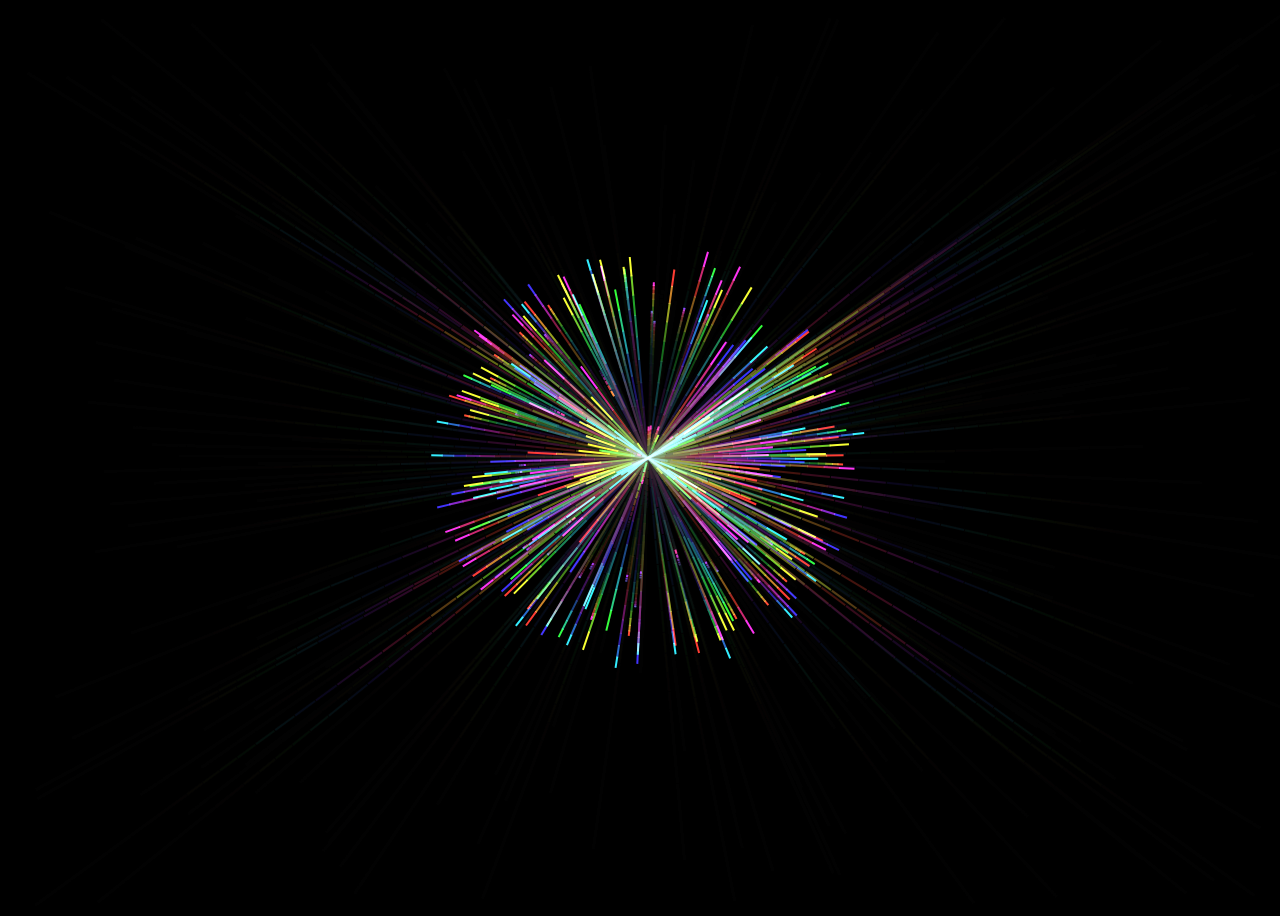
==== particles/index.html @ 19c8bae7 "Overhaul raycaster gameplay: infinite procedurally generated mazes, enemy patrol/chase AI, line-of-s" ====
<html>
  <head>
    <title>Particles Demo</title>
    <meta name="viewport" content="width=device-width, initial-scale=1.0, maximum-scale=1.0">
  </head>
  <body style='background: #000'>
    <canvas id='display' width='1' height='1' />

    <script>

      var DAMPING = 0.999;

      function Particle(x, y) {
        this.x = this.oldX = x;
        this.y = this.oldY = y;
      }

      Particle.prototype.integrate = function() {
        var velocityX = (this.x - this.oldX) * DAMPING;
        var velocityY = (this.y - this.oldY) * DAMPING;
        this.oldX = this.x;
        this.oldY = this.y;
        this.x += velocityX;
        this.y += velocityY;
      };

      Particle.prototype.attract = function(x, y, repel) {
        var dx = x - this.x;
        var dy = y - this.y;
        var distance = Math.sqrt(dx * dx + dy * dy) || 1;
        var force = repel ? -5 : 1;
        this.x += (dx / distance) * force;
        this.y += (dy / distance) * force;
      };

      Particle.prototype.draw = function(ctx) {
        var velocity = Math.sqrt(Math.pow(this.x - this.oldX, 2) + Math.pow(this.y - this.oldY, 2));
        var hue = (velocity * 30 + 200) % 360; // Blue to purple/pink
        ctx.strokeStyle = 'hsl(' + hue + ', 100%, 60%)';
        ctx.lineWidth = 2;
        ctx.beginPath();
        ctx.moveTo(this.oldX, this.oldY);
        ctx.lineTo(this.x, this.y);
        ctx.stroke();
      };

      var display = document.getElementById('display');
      var ctx = display.getContext('2d');
      var particles = [];
      var width = display.width = window.innerWidth;
      var height = display.height = window.innerHeight;
      var mouse = { x: width * 0.5, y: height * 0.5 };
      var isRepelling = false;

      for (var i = 0; i < 300; i++) {
        particles[i] = new Particle(Math.random() * width, Math.random() * height);
      }

      display.addEventListener('mousemove', onMousemove);
      display.addEventListener('mousedown', function() { isRepelling = true; });
      display.addEventListener('mouseup', function() { isRepelling = false; });
      display.addEventListener('touchstart', function(e) { isRepelling = true; onMousemove(e.touches[0]); });
      display.addEventListener('touchend', function() { isRepelling = false; });
      display.addEventListener('touchmove', function(e) { onMousemove(e.touches[0]); });

      function onMousemove(e) {
        mouse.x = e.clientX;
        mouse.y = e.clientY;
      }

      ctx.globalCompositeOperation = 'screen';
      requestAnimationFrame(frame);

      function frame() {
        requestAnimationFrame(frame);
        // Clear with slight opacity for trails
        ctx.globalCompositeOperation = 'source-over';
        ctx.fillStyle = 'rgba(0, 0, 0, 0.2)';
        ctx.fillRect(0, 0, width, height);
        ctx.globalCompositeOperation = 'screen';
        
        for (var i = 0; i < particles.length; i++) {
          particles[i].attract(mouse.x, mouse.y, isRepelling);
          particles[i].integrate();
          particles[i].draw(ctx);
        }
      }

    </script>
  </body>
</html>
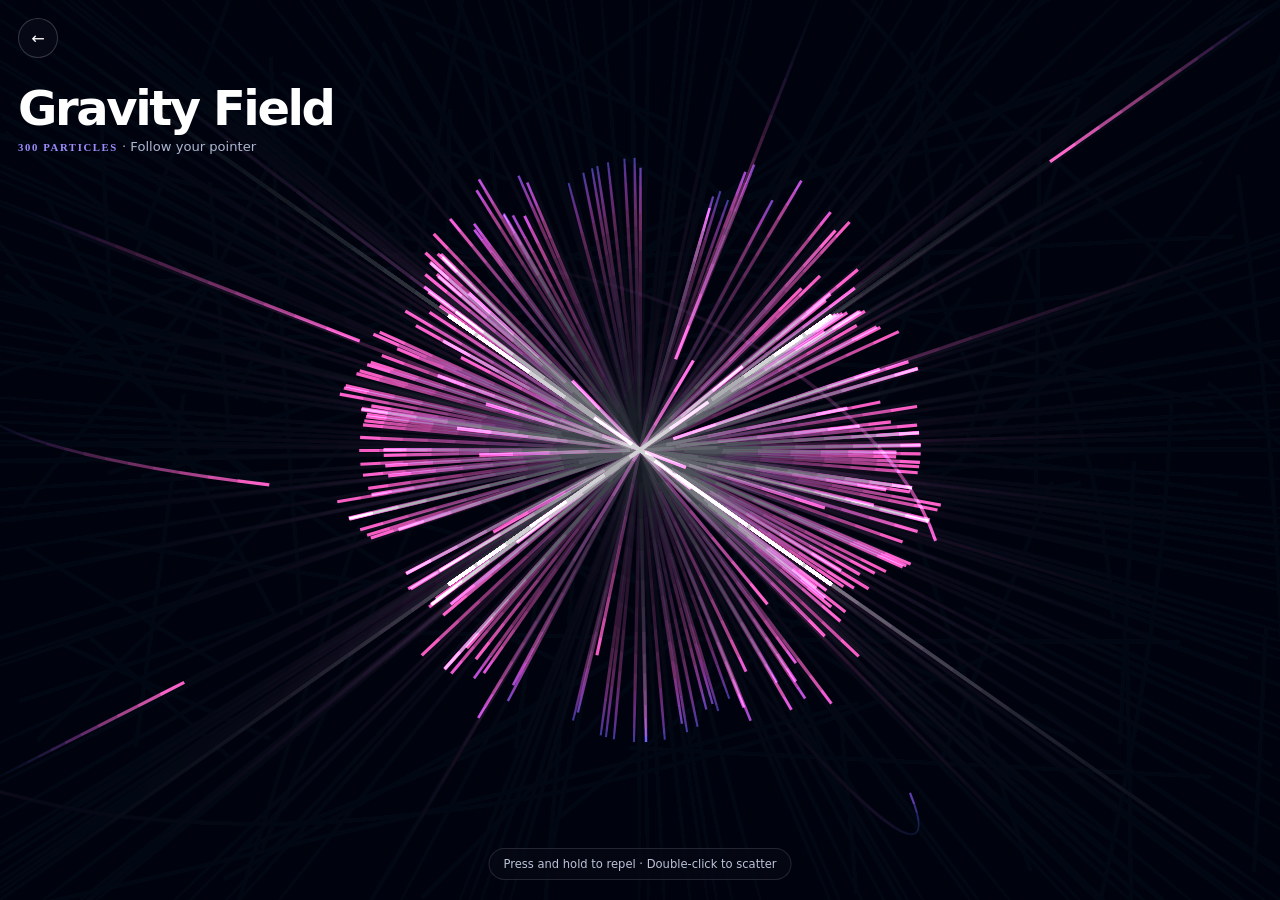
==== commit 94613467: "Polish demos and make project production-ready Co-authored-by: arena-agent <297053741+arena-agent@us" ====
--- a/particles/index.html
+++ b/particles/index.html
@@ -1,91 +1,14 @@
-<html>
-  <head>
-    <title>Particles Demo</title>
-    <meta name="viewport" content="width=device-width, initial-scale=1.0, maximum-scale=1.0">
-  </head>
-  <body style='background: #000'>
-    <canvas id='display' width='1' height='1' />
-
-    <script>
-
-      var DAMPING = 0.999;
-
-      function Particle(x, y) {
-        this.x = this.oldX = x;
-        this.y = this.oldY = y;
-      }
-
-      Particle.prototype.integrate = function() {
-        var velocityX = (this.x - this.oldX) * DAMPING;
-        var velocityY = (this.y - this.oldY) * DAMPING;
-        this.oldX = this.x;
-        this.oldY = this.y;
-        this.x += velocityX;
-        this.y += velocityY;
-      };
-
-      Particle.prototype.attract = function(x, y, repel) {
-        var dx = x - this.x;
-        var dy = y - this.y;
-        var distance = Math.sqrt(dx * dx + dy * dy) || 1;
-        var force = repel ? -5 : 1;
-        this.x += (dx / distance) * force;
-        this.y += (dy / distance) * force;
-      };
-
-      Particle.prototype.draw = function(ctx) {
-        var velocity = Math.sqrt(Math.pow(this.x - this.oldX, 2) + Math.pow(this.y - this.oldY, 2));
-        var hue = (velocity * 30 + 200) % 360; // Blue to purple/pink
-        ctx.strokeStyle = 'hsl(' + hue + ', 100%, 60%)';
-        ctx.lineWidth = 2;
-        ctx.beginPath();
-        ctx.moveTo(this.oldX, this.oldY);
-        ctx.lineTo(this.x, this.y);
-        ctx.stroke();
-      };
-
-      var display = document.getElementById('display');
-      var ctx = display.getContext('2d');
-      var particles = [];
-      var width = display.width = window.innerWidth;
-      var height = display.height = window.innerHeight;
-      var mouse = { x: width * 0.5, y: height * 0.5 };
-      var isRepelling = false;
-
-      for (var i = 0; i < 300; i++) {
-        particles[i] = new Particle(Math.random() * width, Math.random() * height);
-      }
-
-      display.addEventListener('mousemove', onMousemove);
-      display.addEventListener('mousedown', function() { isRepelling = true; });
-      display.addEventListener('mouseup', function() { isRepelling = false; });
-      display.addEventListener('touchstart', function(e) { isRepelling = true; onMousemove(e.touches[0]); });
-      display.addEventListener('touchend', function() { isRepelling = false; });
-      display.addEventListener('touchmove', function(e) { onMousemove(e.touches[0]); });
-
-      function onMousemove(e) {
-        mouse.x = e.clientX;
-        mouse.y = e.clientY;
-      }
-
-      ctx.globalCompositeOperation = 'screen';
-      requestAnimationFrame(frame);
-
-      function frame() {
-        requestAnimationFrame(frame);
-        // Clear with slight opacity for trails
-        ctx.globalCompositeOperation = 'source-over';
-        ctx.fillStyle = 'rgba(0, 0, 0, 0.2)';
-        ctx.fillRect(0, 0, width, height);
-        ctx.globalCompositeOperation = 'screen';
-        
-        for (var i = 0; i < particles.length; i++) {
-          particles[i].attract(mouse.x, mouse.y, isRepelling);
-          particles[i].integrate();
-          particles[i].draw(ctx);
-        }
-      }
-
-    </script>
-  </body>
-</html>
+<!doctype html>
+<html lang="en">
+<head><meta charset="utf-8"><meta name="viewport" content="width=device-width,initial-scale=1,viewport-fit=cover"><meta name="theme-color" content="#050612"><meta name="description" content="An interactive luminous particle field."><title>Gravity Field — Playful.js</title>
+<style>*{box-sizing:border-box}html,body{margin:0;width:100%;height:100%;overflow:hidden;background:#050612;color:#fff;font-family:system-ui,sans-serif}canvas{display:block;width:100%;height:100%;touch-action:none}.ui{position:fixed;left:max(18px,env(safe-area-inset-left));top:max(18px,env(safe-area-inset-top));pointer-events:none}.ui a{pointer-events:auto;display:inline-grid;place-items:center;width:40px;height:40px;border:1px solid #ffffff30;border-radius:50%;background:#090b18aa;color:#fff;text-decoration:none;backdrop-filter:blur(8px)}h1{margin:22px 0 3px;font-size:clamp(1.6rem,5vw,3rem);letter-spacing:-.05em}.ui p{margin:0;color:#aeb6d2;font-size:.82rem}.badge{color:#9e8cff;font:800 .67rem ui-monospace;letter-spacing:.15em}.tip{position:fixed;bottom:20px;left:50%;transform:translateX(-50%);padding:8px 14px;background:#070916aa;border:1px solid #ffffff20;border-radius:99px;color:#bbc2d8;font-size:.72rem;pointer-events:none;white-space:nowrap}@media(prefers-reduced-motion:reduce){.tip{display:none}}</style></head>
+<body><canvas id="display" aria-label="Interactive particle field"></canvas><div class="ui"><a href="../" aria-label="Back to gallery">←</a><h1>Gravity Field</h1><p><span class="badge">300 PARTICLES</span> · Follow your pointer</p></div><div class="tip">Press and hold to repel · Double-click to scatter</div>
+<script>
+'use strict';
+const canvas=document.getElementById('display'),ctx=canvas.getContext('2d',{alpha:false});let w,h,dpr,particles=[],pointer={x:0,y:0,down:false,active:false},last=0;
+function resize(){dpr=Math.min(devicePixelRatio||1,2);w=innerWidth;h=innerHeight;canvas.width=w*dpr;canvas.height=h*dpr;ctx.setTransform(dpr,0,0,dpr,0,0);if(!pointer.active){pointer.x=w/2;pointer.y=h/2}if(!particles.length)for(let i=0;i<Math.min(420,Math.max(180,w*h/3500));i++)particles.push({x:Math.random()*w,y:Math.random()*h,px:Math.random()*w,py:Math.random()*h});}
+function locate(e){const r=canvas.getBoundingClientRect();pointer.x=e.clientX-r.left;pointer.y=e.clientY-r.top;pointer.active=true}
+canvas.addEventListener('pointermove',locate,{passive:true});canvas.addEventListener('pointerdown',e=>{locate(e);pointer.down=true;canvas.setPointerCapture(e.pointerId)});canvas.addEventListener('pointerup',()=>pointer.down=false);canvas.addEventListener('pointercancel',()=>pointer.down=false);canvas.addEventListener('dblclick',()=>particles.forEach(p=>{p.px=p.x+(Math.random()-.5)*60;p.py=p.y+(Math.random()-.5)*60}));addEventListener('resize',resize);resize();
+function frame(t){requestAnimationFrame(frame);if(document.hidden)return;const dt=Math.min(2,(t-last)/16.67||1);last=t;ctx.globalCompositeOperation='source-over';ctx.fillStyle='rgba(5,6,18,.18)';ctx.fillRect(0,0,w,h);ctx.globalCompositeOperation='lighter';for(const p of particles){let vx=(p.x-p.px)*.985,vy=(p.y-p.py)*.985,dx=pointer.x-p.x,dy=pointer.y-p.y,dist=Math.hypot(dx,dy)||1,force=(pointer.down?-5.2:1.05)*dt;p.px=p.x;p.py=p.y;p.x+=vx+(dx/dist)*force;p.y+=vy+(dy/dist)*force;if(p.x<-30||p.x>w+30||p.y<-30||p.y>h+30){p.x=Math.max(0,Math.min(w,p.x));p.y=Math.max(0,Math.min(h,p.y));p.px=p.x;p.py=p.y}const speed=Math.min(20,Math.hypot(vx,vy));ctx.strokeStyle=`hsla(${205+speed*6},100%,68%,${.3+speed/30})`;ctx.lineWidth=1.2+speed/10;ctx.beginPath();ctx.moveTo(p.px,p.py);ctx.lineTo(p.x,p.y);ctx.stroke()}}
+requestAnimationFrame(frame);
+</script></body></html>
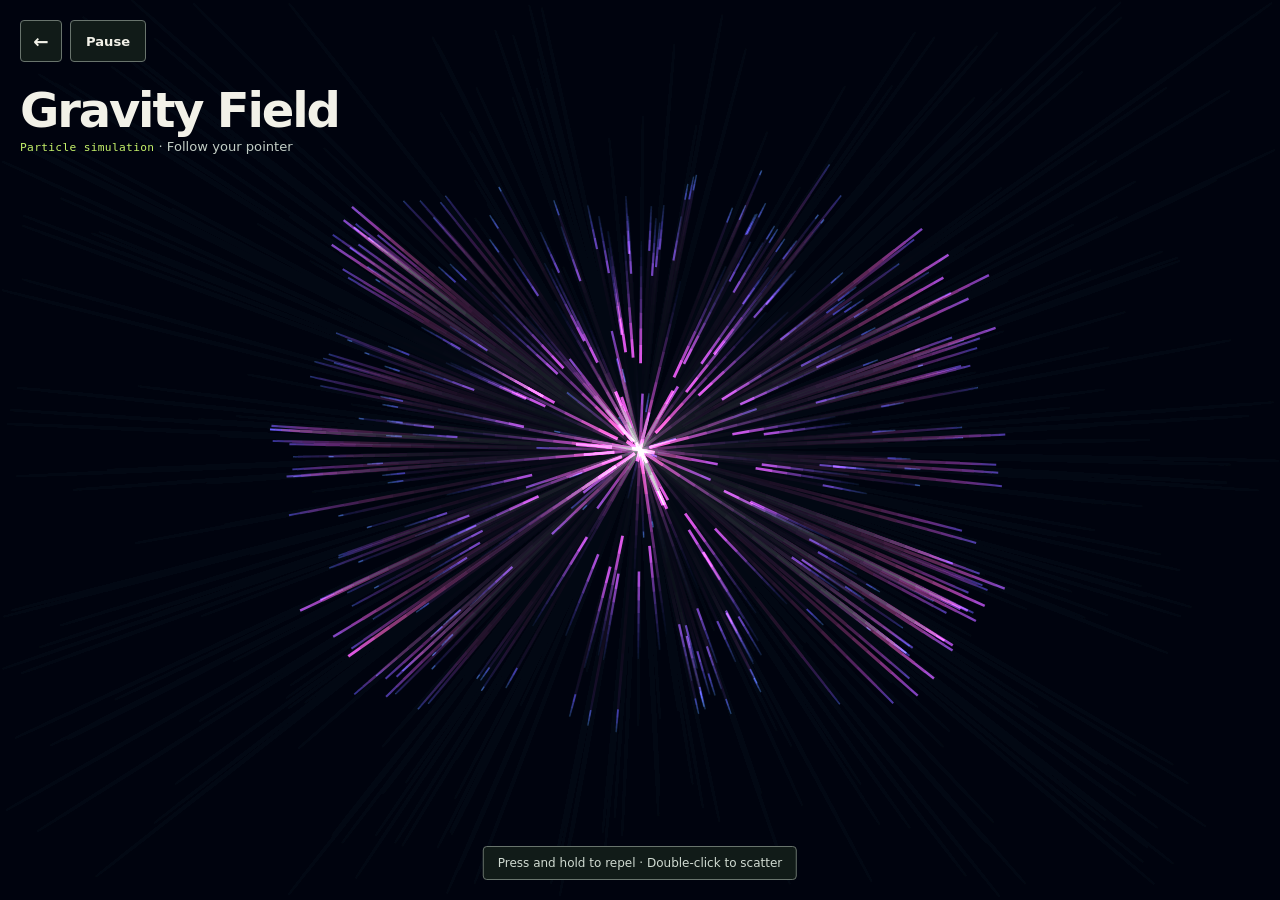
==== commit f966fd9f: "Refine canvas lab and improve game reliability Co-authored-by: arena-agent <297053741+arena-agent@us" ====
--- a/particles/index.html
+++ b/particles/index.html
@@ -1,14 +1,15 @@
 <!doctype html>
 <html lang="en">
 <head><meta charset="utf-8"><meta name="viewport" content="width=device-width,initial-scale=1,viewport-fit=cover"><meta name="theme-color" content="#050612"><meta name="description" content="An interactive luminous particle field."><title>Gravity Field — Playful.js</title>
-<style>*{box-sizing:border-box}html,body{margin:0;width:100%;height:100%;overflow:hidden;background:#050612;color:#fff;font-family:system-ui,sans-serif}canvas{display:block;width:100%;height:100%;touch-action:none}.ui{position:fixed;left:max(18px,env(safe-area-inset-left));top:max(18px,env(safe-area-inset-top));pointer-events:none}.ui a{pointer-events:auto;display:inline-grid;place-items:center;width:40px;height:40px;border:1px solid #ffffff30;border-radius:50%;background:#090b18aa;color:#fff;text-decoration:none;backdrop-filter:blur(8px)}h1{margin:22px 0 3px;font-size:clamp(1.6rem,5vw,3rem);letter-spacing:-.05em}.ui p{margin:0;color:#aeb6d2;font-size:.82rem}.badge{color:#9e8cff;font:800 .67rem ui-monospace;letter-spacing:.15em}.tip{position:fixed;bottom:20px;left:50%;transform:translateX(-50%);padding:8px 14px;background:#070916aa;border:1px solid #ffffff20;border-radius:99px;color:#bbc2d8;font-size:.72rem;pointer-events:none;white-space:nowrap}@media(prefers-reduced-motion:reduce){.tip{display:none}}</style></head>
-<body><canvas id="display" aria-label="Interactive particle field"></canvas><div class="ui"><a href="../" aria-label="Back to gallery">←</a><h1>Gravity Field</h1><p><span class="badge">300 PARTICLES</span> · Follow your pointer</p></div><div class="tip">Press and hold to repel · Double-click to scatter</div>
+<link rel="stylesheet" href="../demo.css"></head>
+<body><canvas id="display" aria-label="Interactive particle field"></canvas><div class="ui"><div class="buttons"><a href="../" aria-label="Back to gallery">←</a><button id="toggle" type="button" aria-label="Pause animation">Pause</button></div><h1>Gravity Field</h1><p><span class="badge">Particle simulation</span> · Follow your pointer</p></div><div class="tip">Press and hold to repel · Double-click to scatter</div>
 <script>
 'use strict';
-const canvas=document.getElementById('display'),ctx=canvas.getContext('2d',{alpha:false});let w,h,dpr,particles=[],pointer={x:0,y:0,down:false,active:false},last=0;
-function resize(){dpr=Math.min(devicePixelRatio||1,2);w=innerWidth;h=innerHeight;canvas.width=w*dpr;canvas.height=h*dpr;ctx.setTransform(dpr,0,0,dpr,0,0);if(!pointer.active){pointer.x=w/2;pointer.y=h/2}if(!particles.length)for(let i=0;i<Math.min(420,Math.max(180,w*h/3500));i++)particles.push({x:Math.random()*w,y:Math.random()*h,px:Math.random()*w,py:Math.random()*h});}
+const canvas=document.getElementById('display'),ctx=canvas.getContext('2d',{alpha:false});let w,h,dpr,particles=[],pointer={x:0,y:0,down:false,active:false},last=0,running=true;
+function resize(){dpr=Math.min(devicePixelRatio||1,2);w=innerWidth;h=innerHeight;canvas.width=w*dpr;canvas.height=h*dpr;ctx.setTransform(dpr,0,0,dpr,0,0);if(!pointer.active){pointer.x=w/2;pointer.y=h/2}if(!particles.length)for(let i=0;i<Math.min(420,Math.max(180,w*h/3500));i++){let x=Math.random()*w,y=Math.random()*h;particles.push({x,y,px:x,py:y});}}
 function locate(e){const r=canvas.getBoundingClientRect();pointer.x=e.clientX-r.left;pointer.y=e.clientY-r.top;pointer.active=true}
 canvas.addEventListener('pointermove',locate,{passive:true});canvas.addEventListener('pointerdown',e=>{locate(e);pointer.down=true;canvas.setPointerCapture(e.pointerId)});canvas.addEventListener('pointerup',()=>pointer.down=false);canvas.addEventListener('pointercancel',()=>pointer.down=false);canvas.addEventListener('dblclick',()=>particles.forEach(p=>{p.px=p.x+(Math.random()-.5)*60;p.py=p.y+(Math.random()-.5)*60}));addEventListener('resize',resize);resize();
-function frame(t){requestAnimationFrame(frame);if(document.hidden)return;const dt=Math.min(2,(t-last)/16.67||1);last=t;ctx.globalCompositeOperation='source-over';ctx.fillStyle='rgba(5,6,18,.18)';ctx.fillRect(0,0,w,h);ctx.globalCompositeOperation='lighter';for(const p of particles){let vx=(p.x-p.px)*.985,vy=(p.y-p.py)*.985,dx=pointer.x-p.x,dy=pointer.y-p.y,dist=Math.hypot(dx,dy)||1,force=(pointer.down?-5.2:1.05)*dt;p.px=p.x;p.py=p.y;p.x+=vx+(dx/dist)*force;p.y+=vy+(dy/dist)*force;if(p.x<-30||p.x>w+30||p.y<-30||p.y>h+30){p.x=Math.max(0,Math.min(w,p.x));p.y=Math.max(0,Math.min(h,p.y));p.px=p.x;p.py=p.y}const speed=Math.min(20,Math.hypot(vx,vy));ctx.strokeStyle=`hsla(${205+speed*6},100%,68%,${.3+speed/30})`;ctx.lineWidth=1.2+speed/10;ctx.beginPath();ctx.moveTo(p.px,p.py);ctx.lineTo(p.x,p.y);ctx.stroke()}}
+document.getElementById('toggle').addEventListener('click',function(){running=!running;this.textContent=running?'Pause':'Resume';this.setAttribute('aria-label',running?'Pause animation':'Resume animation');last=0});
+function frame(t){requestAnimationFrame(frame);if(document.hidden||!running){last=0;return}const dt=Math.min(2,(t-last)/16.67||1);last=t;ctx.globalCompositeOperation='source-over';ctx.fillStyle='rgba(5,6,18,.18)';ctx.fillRect(0,0,w,h);ctx.globalCompositeOperation='lighter';for(const p of particles){let vx=(p.x-p.px)*.985,vy=(p.y-p.py)*.985,dx=pointer.x-p.x,dy=pointer.y-p.y,dist=Math.hypot(dx,dy)||1,force=(pointer.down?-5.2:1.05)*dt;p.px=p.x;p.py=p.y;p.x+=vx+(dx/dist)*force;p.y+=vy+(dy/dist)*force;if(p.x<-30||p.x>w+30||p.y<-30||p.y>h+30){p.x=Math.max(0,Math.min(w,p.x));p.y=Math.max(0,Math.min(h,p.y));p.px=p.x;p.py=p.y}const speed=Math.min(20,Math.hypot(vx,vy));ctx.strokeStyle=`hsla(${205+speed*6},100%,68%,${.3+speed/30})`;ctx.lineWidth=1.2+speed/10;ctx.beginPath();ctx.moveTo(p.px,p.py);ctx.lineTo(p.x,p.y);ctx.stroke()}}
 requestAnimationFrame(frame);
 </script></body></html>
--- a/demo.css
+++ b/demo.css
@@ -0,0 +1,2 @@
+/* Shared, quiet controls for the canvas experiments. */
+:root{color-scheme:dark}*{box-sizing:border-box}html,body{margin:0;width:100%;height:100%;overflow:hidden;color:#f2f1e8;font-family:system-ui,-apple-system,BlinkMacSystemFont,"Segoe UI",sans-serif}canvas{display:block;width:100%;height:100%;touch-action:none}.ui{position:fixed;top:max(20px,env(safe-area-inset-top));left:max(20px,env(safe-area-inset-left));pointer-events:none}.buttons{display:flex;gap:8px}.ui a,.ui button{pointer-events:auto;height:42px;min-width:42px;padding:0 15px;border:1px solid #69746d;background:#111b18;color:#f2f1e8;border-radius:4px;display:inline-flex;align-items:center;justify-content:center;text-decoration:none;font:600 .82rem system-ui,sans-serif;cursor:pointer}.ui a{padding:0;font-size:1.15rem}.ui button:hover,.ui a:hover{background:#e4ebdd;color:#142019}.ui button:focus-visible,.ui a:focus-visible{outline:2px solid #c6f36b;outline-offset:3px}h1{margin:24px 0 5px;font-size:clamp(1.8rem,4vw,3rem);line-height:1;letter-spacing:-.045em;font-weight:650}.ui p{margin:0;color:#c2cdc5;font-size:.82rem}.badge{color:#c6f36b;font:500 .7rem ui-monospace,monospace;letter-spacing:.03em}.tip{position:fixed;bottom:max(20px,env(safe-area-inset-bottom));left:50%;transform:translateX(-50%);padding:9px 14px;background:#111b18;border:1px solid #69746d;border-radius:4px;color:#d0dad1;font-size:.75rem;pointer-events:none;text-align:center;max-width:calc(100% - 32px)}@media(max-width:500px){.ui{top:16px;left:16px}.tip{width:max-content;max-width:calc(100% - 32px)}}@media(prefers-reduced-motion:reduce){*,*:before,*:after{transition:none!important}}
